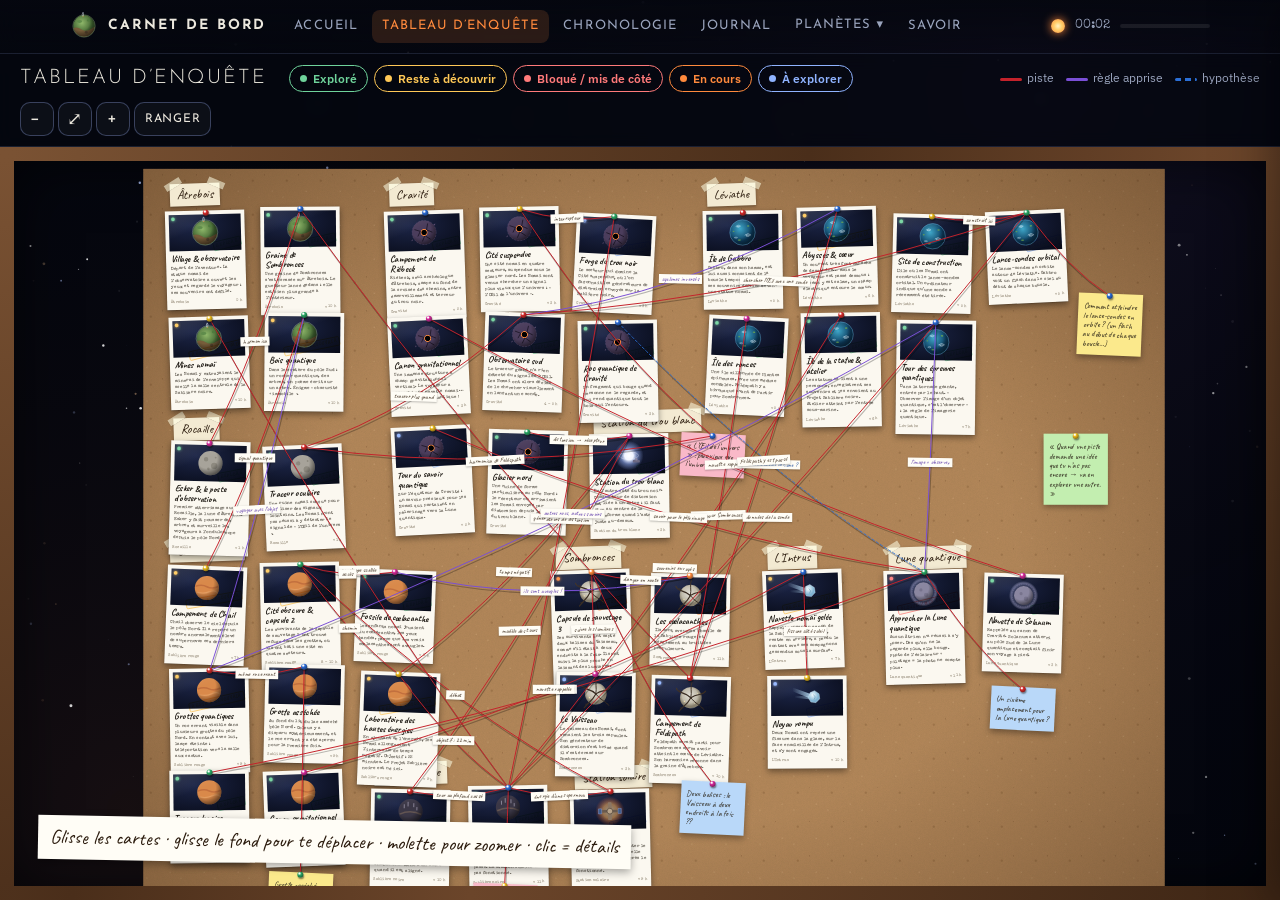
==== tableau.html @ a4d3e132 "Carnet de bord Outer Wilds : tableau d'enquête, chronologie, journal du vaisseau Co-Authored-By: Cla" ====
<!doctype html>
<html lang="fr">
<head>
<meta charset="utf-8">
<meta name="viewport" content="width=device-width, initial-scale=1">
<title>Tableau d’enquête — Outer Wilds</title>
<link rel="stylesheet" href="assets/style.css">
<style>
  body { overflow: hidden; height: 100vh; display: flex; flex-direction: column; }
  .toolbar { position: relative; z-index: 20; display: flex; align-items: center; gap: 10px; flex-wrap: wrap; padding: 10px 20px; border-bottom: 1px solid var(--line); background: rgba(5,7,15,.75); backdrop-filter: blur(8px); }
  .toolbar h1 { font-size: 20px; margin: 0 12px 0 0; letter-spacing: .1em; }
  .toolbar .filters { display: flex; gap: 6px; flex-wrap: wrap; }
  .toolbar .filters label { cursor: pointer; user-select: none; }
  .toolbar .filters input { display: none; }
  .toolbar .filters input:not(:checked) + .pill { opacity: .35; text-decoration: line-through; }
  .toolbar .spacer { flex: 1; }
  .toolbar .zoom { display: flex; gap: 4px; }
  .toolbar .zoom button { width: 34px; height: 34px; padding: 0; justify-content: center; font-size: 18px; }
  .toolbar .yarns { display: flex; gap: 12px; font-size: 12px; color: var(--muted); }
  .toolbar .yarns i { display: inline-block; width: 22px; height: 3px; border-radius: 2px; vertical-align: middle; margin-right: 5px; }

  .viewport { position: relative; flex: 1; overflow: hidden; z-index: 1; touch-action: none; cursor: grab;
    border: 14px solid #5a3a22; border-image: linear-gradient(135deg, #7a5233, #4a2e1a 40%, #6b452a 60%, #3e2615) 1;
    box-shadow: inset 0 0 60px rgba(0,0,0,.6); }
  .viewport.panning { cursor: grabbing; }
  .board { position: absolute; left: 0; top: 0; width: 2700px; height: 2050px; transform-origin: 0 0;
    background-color: #b4875a;
    background-image:
      radial-gradient(ellipse at center, rgba(0,0,0,0) 50%, rgba(40,20,5,.35) 100%),
      url("data:image/svg+xml;utf8,<svg xmlns='http://www.w3.org/2000/svg' width='300' height='300'><filter id='n'><feTurbulence type='fractalNoise' baseFrequency='.9' numOctaves='3' stitchTiles='stitch'/><feColorMatrix values='0 0 0 0 .35  0 0 0 0 .2  0 0 0 0 .08  0 0 0 .55 0'/></filter><rect width='300' height='300' filter='url(%23n)'/></svg>"),
      url("data:image/svg+xml;utf8,<svg xmlns='http://www.w3.org/2000/svg' width='90' height='90'><circle cx='20' cy='30' r='3' fill='%23825a34' opacity='.5'/><circle cx='70' cy='60' r='2' fill='%23d9b285' opacity='.5'/><circle cx='50' cy='15' r='1.5' fill='%236d4526' opacity='.6'/><circle cx='10' cy='75' r='2.5' fill='%23cfa577' opacity='.4'/></svg>");
  }

  .zone { position: absolute; font-family: var(--font-hand); font-size: 34px; color: #2a1a0c; background: #f3ead2; padding: 2px 18px 4px; box-shadow: 0 3px 8px rgba(0,0,0,.35); transform: rotate(-2deg); white-space: nowrap; pointer-events: none; }
  .zone::before, .zone::after { content: ""; position: absolute; top: -8px; width: 46px; height: 18px; background: rgba(255,255,230,.55); box-shadow: 0 1px 2px rgba(0,0,0,.15); }
  .zone::before { left: -14px; transform: rotate(-30deg); } .zone::after { right: -14px; transform: rotate(25deg); }

  .card { position: absolute; width: 210px; background: #fbf8f0; padding: 10px 10px 12px; box-shadow: 0 8px 18px rgba(0,0,0,.4), 0 1px 3px rgba(0,0,0,.3); cursor: pointer; transform: rotate(var(--rot)); transition: box-shadow .2s, opacity .3s, filter .3s; user-select: none; touch-action: none; }
  .card:hover, .card.dragging { box-shadow: 0 18px 34px rgba(0,0,0,.5); z-index: 3; }
  .card.dragging { cursor: grabbing; transform: rotate(0deg) scale(1.03); }
  .card .photo { height: 96px; background: radial-gradient(ellipse at 30% 30%, #1c2547, #070a16); display: grid; place-items: center; overflow: hidden; position: relative; }
  .card .photo::after { content: ""; position: absolute; inset: 0; background: linear-gradient(160deg, rgba(255,255,255,.12), transparent 40%); }
  .card .photo .st { position: absolute; top: 6px; left: 6px; width: 10px; height: 10px; border-radius: 50%; background: var(--c); box-shadow: 0 0 8px var(--c); }
  .card h4 { font-family: var(--font-hand); font-size: 25px; line-height: 1.02; color: #1e1a14; margin: 8px 2px 4px; font-weight: 700; }
  .card p { font-family: var(--font-type); font-size: 11.5px; line-height: 1.4; color: #3b352b; margin: 0 2px; }
  .card .meta { display: flex; justify-content: space-between; align-items: center; margin-top: 8px; font-family: var(--font-type); font-size: 10.5px; color: #8a7f6c; }
  .stamp { position: absolute; right: 10px; top: 76px; transform: rotate(-12deg); font-family: var(--font-type); font-size: 12px; letter-spacing: .08em; text-transform: uppercase; color: var(--c); border: 2px solid var(--c); padding: 1px 6px; border-radius: 4px; background: rgba(251,248,240,.85); opacity: .92; mix-blend-mode: multiply; }
  .card.current { outline: 3px solid rgba(255,138,61,.0); animation: glowc 2.4s ease-in-out infinite; }
  @keyframes glowc { 50% { box-shadow: 0 0 0 6px rgba(255,138,61,.55), 0 18px 34px rgba(0,0,0,.5); } }
  .card.dim, .note.dim { opacity: .25; filter: grayscale(.8); }
  .board.focus .card:not(.lit), .board.focus .note:not(.lit) { opacity: .45; }

  .note { position: absolute; width: 170px; padding: 22px 14px 18px; font-family: var(--font-hand); font-size: 22px; line-height: 1.12; color: #2b2418; box-shadow: 0 8px 16px rgba(0,0,0,.35); transform: rotate(var(--rot)); cursor: grab; user-select: none; touch-action: none; transition: opacity .3s; }
  .note.yellow { background: #fbe98c; } .note.pink { background: #f9b9c8; } .note.blue { background: #b9d8f9; } .note.green { background: #c3eeb0; }

  svg.strings { position: absolute; left: 0; top: 0; width: 2700px; height: 2050px; pointer-events: none; z-index: 2; overflow: visible; }
  svg.strings path { fill: none; stroke-linecap: round; transition: opacity .3s, stroke-width .3s; }
  svg.strings path.shadow { stroke: rgba(0,0,0,.28); stroke-width: 3; }
  svg.strings path.clue { stroke: #c4222b; stroke-width: 2.6; }
  svg.strings path.rule { stroke: #7a4fd6; stroke-width: 2.6; }
  svg.strings path.hypo { stroke: #2b6fd6; stroke-width: 2.4; stroke-dasharray: 7 6; }
  .board.focus svg.strings path:not(.lit) { opacity: .15; }
  .board.focus svg.strings path.lit:not(.shadow) { stroke-width: 4; }
  .tags { position: absolute; inset: 0; pointer-events: none; z-index: 4; }
  .tag { position: absolute; transform: translate(-50%, -50%) rotate(var(--rot)); background: #fffdf6; color: #3a2a1a; font-family: var(--font-hand); font-size: 17px; line-height: 1; padding: 3px 8px 4px; box-shadow: 0 2px 5px rgba(0,0,0,.3); white-space: nowrap; transition: opacity .3s; }
  .tag.hypo { color: #1f4f9c; } .tag.rule { color: #5a36a8; }
  .board.focus .tag:not(.lit) { opacity: .15; }
  .pins { position: absolute; inset: 0; pointer-events: none; z-index: 5; }
  .pin { position: absolute; width: 16px; height: 16px; margin: -8px 0 0 -8px; border-radius: 50%; background: radial-gradient(circle at 35% 30%, #fff 0 8%, var(--pc) 30%, #000 140%); box-shadow: 2px 4px 4px rgba(0,0,0,.45); }

  /* Tiroir de détail */
  .drawer { position: fixed; right: 0; top: 0; bottom: 0; width: min(420px, 100%); z-index: 60; background: var(--panel-solid); border-left: 1px solid var(--line-strong); box-shadow: -20px 0 50px rgba(0,0,0,.5); transform: translateX(105%); transition: transform .35s cubic-bezier(.2,.8,.2,1); overflow-y: auto; padding: 26px 24px 40px; }
  .drawer.open { transform: none; }
  .drawer .close { position: absolute; right: 16px; top: 14px; background: none; border: 0; color: var(--muted); font-size: 26px; cursor: pointer; }
  .drawer .pic { height: 150px; border-radius: 12px; background: radial-gradient(ellipse at 30% 30%, #1c2547, #070a16); display: grid; place-items: center; margin-bottom: 16px; }
  .drawer h3 { font-size: 24px; margin: 6px 0 10px; }
  .drawer ul { padding-left: 18px; } .drawer li { margin: 6px 0; color: #d6d3ca; }
  .drawer .links a { display: block; padding: 6px 0; border-top: 1px solid var(--line); font-size: 14px; }

  .help { transition: opacity .6s; position: absolute; left: 24px; bottom: 22px; z-index: 6; font-family: var(--font-hand); font-size: 20px; color: #2a1a0c; background: #fffdf6; padding: 6px 12px; box-shadow: 0 3px 8px rgba(0,0,0,.35); transform: rotate(1deg); pointer-events: none; max-width: 80vw; }
  @media (max-width: 700px) { .toolbar .yarns { display: none; } .toolbar h1 { display: none; } }
</style>
</head>
<body data-page="tableau" data-nofooter="1">
<div class="toolbar">
  <h1>Tableau d’enquête</h1>
  <div class="filters" id="filters"></div>
  <div class="spacer"></div>
  <div class="yarns"><span><i style="background:#c4222b"></i>piste</span><span><i style="background:#7a4fd6"></i>règle apprise</span><span><i style="background:repeating-linear-gradient(90deg,#2b6fd6 0 6px,transparent 6px 10px)"></i>hypothèse</span></div>
  <div class="zoom">
    <button class="btn" id="zout" title="Dézoomer">−</button>
    <button class="btn" id="zfit" title="Tout voir">⤢</button>
    <button class="btn" id="zin" title="Zoomer">+</button>
    <button class="btn" id="reset" title="Remettre les cartes à leur place" style="width:auto;padding:0 10px;font-size:12px">Ranger</button>
  </div>
</div>
<div class="viewport" id="vp">
  <div class="board" id="board">
    <svg class="strings" id="strings"></svg>
    <div class="tags" id="tags"></div>
    <div class="pins" id="pins"></div>
  </div>
  <div class="help">Glisse les cartes · glisse le fond pour te déplacer · molette pour zoomer · clic = détails</div>
</div>
<aside class="drawer" id="drawer"><button class="close" id="dclose" aria-label="Fermer">×</button><div id="dbody"></div></aside>

<script src="assets/data.js"></script>
<script src="assets/journal.js"></script>
<script src="assets/common.js"></script>
<script>
(function () {
  const D = OW, U = OWUI, { esc, STATUS, pill, planetSVG, planet } = U;
  const vp = document.getElementById("vp"), board = document.getElementById("board");
  const sv = document.getElementById("strings"), tagsL = document.getElementById("tags"), pinsL = document.getElementById("pins");
  const KEY = "ow-board-pos-v2";
  const saved = U.lsGet(KEY) || {};
  const hash = s => [...s].reduce((a, c) => (a * 31 + c.charCodeAt(0)) | 0, 7);
  const rot = id => ((Math.abs(hash(id)) % 60) / 10 - 3).toFixed(1) + "deg";

  /* ---------- Étiquettes de zones (calculées depuis les positions par défaut) ---------- */
  const zones = {};
  D.cards.forEach(c => { const z = zones[c.zone] || (zones[c.zone] = { x: 1e9, y: 1e9 }); z.x = Math.min(z.x, c.pos.x); z.y = Math.min(z.y, c.pos.y); });
  Object.entries(zones).forEach(([name, z]) => {
    const el = document.createElement("div"); el.className = "zone"; el.textContent = name;
    el.style.left = (z.x + 10) + "px"; el.style.top = (z.y - 62) + "px"; board.appendChild(el);
  });

  /* ---------- Cartes & post-its ---------- */
  const items = {};
  D.cards.forEach(c => {
    const st = STATUS[c.status], el = document.createElement("div");
    el.className = "card" + (c.status === "current" ? " current" : "");
    el.dataset.id = c.id; el.style.setProperty("--rot", rot(c.id)); el.style.setProperty("--c", st.hex);
    el.innerHTML = `<div class="photo"><span class="st"></span>${planetSVG(U.artFor(c), 84)}</div>
      <span class="stamp">${esc(st.label)}</span>
      <h4>${esc(c.title)}</h4><p>${esc(c.summary)}</p>
      <div class="meta"><span>${esc(c.zone)}</span><span>${esc(c.hours || "")}</span></div>`;
    board.appendChild(el);
    items[c.id] = { el, data: c, kind: "card", w: 210, pos: { ...(saved[c.id] || c.pos) } };
  });
  D.notes.forEach(n => {
    const el = document.createElement("div");
    el.className = "note " + n.color; el.dataset.id = n.id; el.style.setProperty("--rot", rot(n.id));
    el.textContent = n.text; board.appendChild(el);
    items[n.id] = { el, data: n, kind: "note", w: 170, pos: { ...(saved[n.id] || n.pos) } };
  });
  const pinColors = ["#d42a2a", "#2a6ad4", "#e8b81c", "#2aa865", "#d42a9a"];
  Object.values(items).forEach((it, i) => {
    const p = document.createElement("div"); p.className = "pin"; p.style.setProperty("--pc", it.data.status === "current" ? "#ff8a3d" : pinColors[i % pinColors.length]);
    pinsL.appendChild(p); it.pin = p;
  });

  /* ---------- Fils ---------- */
  const links = D.links.map(l => {
    const sh = document.createElementNS("http://www.w3.org/2000/svg", "path"); sh.setAttribute("class", "shadow");
    const pa = document.createElementNS("http://www.w3.org/2000/svg", "path"); pa.setAttribute("class", l.kind);
    sv.append(sh, pa);
    let tag = null;
    if (l.label) { tag = document.createElement("div"); tag.className = "tag " + l.kind; tag.textContent = l.label; tag.style.setProperty("--rot", rot(l.from + l.to)); tagsL.appendChild(tag); }
    return { ...l, sh, pa, tag };
  });
  const pinPt = it => [it.pos.x + it.w / 2, it.pos.y + 6];
  function layout() {
    Object.values(items).forEach(it => {
      it.el.style.left = it.pos.x + "px"; it.el.style.top = it.pos.y + "px";
      const [px, py] = pinPt(it); it.pin.style.left = px + "px"; it.pin.style.top = py + "px";
    });
    links.forEach(l => {
      const a = items[l.from], b = items[l.to]; if (!a || !b) return;
      const [x1, y1] = pinPt(a), [x2, y2] = pinPt(b);
      const dist = Math.hypot(x2 - x1, y2 - y1), sag = Math.min(90, dist * 0.12);
      const cx = (x1 + x2) / 2, cy = (y1 + y2) / 2 + sag;
      const d = `M${x1} ${y1} Q${cx} ${cy} ${x2} ${y2}`;
      l.pa.setAttribute("d", d); l.sh.setAttribute("d", `M${x1 + 3} ${y1 + 5} Q${cx + 3} ${cy + 7} ${x2 + 3} ${y2 + 5}`);
      if (l.tag) { l.tag.style.left = (0.25 * x1 + 0.5 * cx + 0.25 * x2) + "px"; l.tag.style.top = (0.25 * y1 + 0.5 * cy + 0.25 * y2) + "px"; }
    });
  }
  layout();

  /* ---------- Vue (zoom / déplacement) ---------- */
  const view = { s: 1, x: 0, y: 0 };
  const apply = () => board.style.transform = `translate(${view.x}px,${view.y}px) scale(${view.s})`;
  function fit() {
    const r = vp.getBoundingClientRect(), s = Math.min(r.width / 2700, r.height / 2050) * 0.98;
    view.s = Math.max(0.2, s); view.x = (r.width - 2700 * view.s) / 2; view.y = (r.height - 2050 * view.s) / 2; apply();
  }
  function zoomAt(f, cx, cy) {
    const ns = Math.min(2.2, Math.max(0.2, view.s * f)); f = ns / view.s;
    view.x = cx - (cx - view.x) * f; view.y = cy - (cy - view.y) * f; view.s = ns; apply();
  }
  fit();
  addEventListener("resize", fit);
  vp.addEventListener("wheel", e => { e.preventDefault(); const r = vp.getBoundingClientRect(); zoomAt(e.deltaY < 0 ? 1.12 : 1 / 1.12, e.clientX - r.left, e.clientY - r.top); }, { passive: false });
  const center = () => { const r = vp.getBoundingClientRect(); return [r.width / 2, r.height / 2]; };
  document.getElementById("zin").onclick = () => zoomAt(1.25, ...center());
  document.getElementById("zout").onclick = () => zoomAt(0.8, ...center());
  document.getElementById("zfit").onclick = fit;
  document.getElementById("reset").onclick = () => {
    Object.values(items).forEach(it => it.pos = { ...it.data.pos });
    try { localStorage.removeItem(KEY); } catch (e) {}
    layout();
  };

  /* ---------- Glisser (cartes & fond) ---------- */
  let drag = null;
  vp.addEventListener("pointerdown", e => {
    if (e.button !== 0) return;
    document.querySelector(".help").style.opacity = 0;
    const el = e.target.closest(".card, .note");
    if (el) {
      const it = items[el.dataset.id];
      drag = { type: "item", it, sx: e.clientX, sy: e.clientY, ox: it.pos.x, oy: it.pos.y, moved: false };
      el.classList.add("dragging");
    } else {
      drag = { type: "pan", sx: e.clientX, sy: e.clientY, ox: view.x, oy: view.y }; vp.classList.add("panning");
    }
    vp.setPointerCapture(e.pointerId);
  });
  vp.addEventListener("pointermove", e => {
    if (!drag) return;
    const dx = e.clientX - drag.sx, dy = e.clientY - drag.sy;
    if (drag.type === "pan") { view.x = drag.ox + dx; view.y = drag.oy + dy; apply(); return; }
    if (Math.hypot(dx, dy) > 4) drag.moved = true;
    drag.it.pos.x = Math.round(drag.ox + dx / view.s); drag.it.pos.y = Math.round(drag.oy + dy / view.s); layout();
  });
  vp.addEventListener("pointerup", () => {
    if (!drag) return;
    vp.classList.remove("panning");
    if (drag.type === "item") {
      drag.it.el.classList.remove("dragging");
      if (drag.moved) { const o = {}; Object.entries(items).forEach(([k, it]) => o[k] = it.pos); U.lsSet(KEY, o); }
      else if (drag.it.kind === "card") openDrawer(drag.it.data);
    }
    drag = null;
  });

  /* ---------- Survol : mettre en lumière les fils d'une carte ---------- */
  Object.values(items).forEach(it => {
    it.el.addEventListener("mouseenter", () => {
      if (drag) return;
      board.classList.add("focus"); it.el.classList.add("lit");
      links.forEach(l => { if (l.from === it.data.id || l.to === it.data.id) {
        l.pa.classList.add("lit"); l.sh.classList.add("lit"); l.tag && l.tag.classList.add("lit");
        items[l.from === it.data.id ? l.to : l.from]?.el.classList.add("lit"); } });
    });
    it.el.addEventListener("mouseleave", () => {
      board.classList.remove("focus");
      board.querySelectorAll(".lit").forEach(n => n.classList.remove("lit"));
      links.forEach(l => { l.pa.classList.remove("lit"); l.sh.classList.remove("lit"); });
    });
  });

  /* ---------- Filtres par statut ---------- */
  const fl = document.getElementById("filters");
  fl.innerHTML = Object.keys(STATUS).map(k => `<label><input type="checkbox" value="${k}" checked>${pill(k)}</label>`).join("");
  fl.addEventListener("change", () => {
    const on = new Set([...fl.querySelectorAll("input:checked")].map(i => i.value));
    Object.values(items).forEach(it => it.kind === "card" && it.el.classList.toggle("dim", !on.has(it.data.status)));
  });

  /* ---------- Tiroir de détail ---------- */
  const drawer = document.getElementById("drawer"), dbody = document.getElementById("dbody");
  function openDrawer(c) {
    const p = planet(c.planet);
    const rel = D.links.filter(l => l.from === c.id || l.to === c.id).map(l => {
      const o = l.from === c.id ? l.to : l.from, oc = D.cards.find(x => x.id === o) || D.notes.find(x => x.id === o);
      return oc ? `<a href="#" data-go="${o}">${l.kind === "hypo" ? "🔵" : l.kind === "rule" ? "🟣" : "🔴"} ${esc(oc.title || oc.text)}${l.label ? ` <span class="muted">— ${esc(l.label)}</span>` : ""}</a>` : "";
    }).join("");
    dbody.innerHTML = `<div class="pic">${planetSVG(U.artFor(c), 130)}</div>
      <div class="eyebrow">${esc(c.zone)} · ${esc(c.hours || "")}</div>
      <h3>${esc(c.title)}</h3>${pill(c.status)}
      <p style="margin-top:14px">${esc(c.summary)}</p>
      ${c.details.length ? `<ul>${c.details.map(d => `<li>${esc(d)}</li>`).join("")}</ul>` : ""}
      ${c.hints.length ? `<details class="hints"><summary>Indices déjà reçus (${c.hints.length})</summary>${c.hints.map(h => `<div class="hint"><span class="lvl">niv. ${h.lvl}</span><span>${esc(h.text)}</span></div>`).join("")}</details>` : ""}
      ${U.logBlock(c, true)}
      ${rel ? `<div class="eyebrow" style="margin-top:22px">Fils reliés</div><div class="links">${rel}</div>` : ""}
      <p style="margin-top:22px"><a class="btn" href="${p.page}#${c.id}">Page ${esc(p.name)} →</a></p>`;
    drawer.classList.add("open");
    dbody.querySelectorAll("[data-go]").forEach(a => a.onclick = ev => {
      ev.preventDefault(); const it = items[a.dataset.go]; if (!it) return;
      const r = vp.getBoundingClientRect(); view.s = Math.max(view.s, 0.8);
      view.x = r.width / 2 - (it.pos.x + it.w / 2) * view.s; view.y = r.height / 2 - (it.pos.y + 80) * view.s; apply();
      if (it.kind === "card") openDrawer(it.data);
    });
  }
  document.getElementById("dclose").onclick = () => drawer.classList.remove("open");
  addEventListener("keydown", e => { if (e.key === "Escape") drawer.classList.remove("open"); });

  // Ouvrir directement une carte via #id
  if (location.hash) { const it = items[location.hash.slice(1)]; if (it && it.kind === "card") setTimeout(() => openDrawer(it.data), 300); }
})();
</script>
</body>
</html>
---- assets/style.css ----
@import url('https://fonts.googleapis.com/css2?family=Josefin+Sans:wght@300;400;600;700&family=IBM+Plex+Sans:ital,wght@0,400;0,500;0,600;1,400&family=Caveat:wght@500;700&family=Special+Elite&display=swap');

:root {
  --space-0: #05070f;
  --space-1: #0b1022;
  --space-2: #131a33;
  --panel: rgba(18, 24, 46, 0.72);
  --panel-solid: #141b34;
  --line: rgba(160, 180, 255, 0.14);
  --line-strong: rgba(160, 180, 255, 0.3);
  --ink: #ece8de;
  --muted: #9aa4bd;
  --faint: #6b7592;
  --ember: #ff8a3d;
  --ember-soft: rgba(255, 138, 61, 0.15);
  --nomai: #9db8ff;
  --nomai-violet: #b99cff;
  --sun: #ffcf6b;

  --st-done: #6fd39b;
  --st-partial: #ffc857;
  --st-blocked: #ff7a7a;
  --st-current: #ff8a3d;
  --st-todo: #8fb3ff;

  --radius: 14px;
  --font-title: 'Josefin Sans', system-ui, sans-serif;
  --font-body: 'IBM Plex Sans', system-ui, sans-serif;
  --font-hand: 'Caveat', cursive;
  --font-type: 'Special Elite', 'Courier New', monospace;
}

* { box-sizing: border-box; }
html { scroll-behavior: smooth; }
body {
  margin: 0;
  background: var(--space-0);
  color: var(--ink);
  font-family: var(--font-body);
  font-size: 16px;
  line-height: 1.6;
  min-height: 100vh;
  overflow-x: hidden;
}
a { color: var(--nomai); text-decoration: none; }
a:hover { color: #fff; }

#starfield { position: fixed; inset: 0; z-index: 0; pointer-events: none; }
.page { position: relative; z-index: 1; max-width: 1180px; margin: 0 auto; padding: 0 20px 80px; }

/* ---------- Header / Nav ---------- */
.topbar {
  position: sticky; top: 0; z-index: 50;
  backdrop-filter: blur(10px);
  background: linear-gradient(to bottom, rgba(5,7,15,.92), rgba(5,7,15,.6));
  border-bottom: 1px solid var(--line);
}
.topbar-inner { max-width: 1180px; margin: 0 auto; padding: 10px 20px; display: flex; align-items: center; gap: 18px; flex-wrap: wrap; }
.brand { display: flex; align-items: center; gap: 10px; font-family: var(--font-title); font-weight: 700; letter-spacing: .14em; text-transform: uppercase; font-size: 14px; color: var(--ink); }
.brand svg { width: 28px; height: 28px; }
.nav { display: flex; gap: 4px; flex-wrap: wrap; flex: 1; }
.nav a { font-family: var(--font-title); font-size: 13px; letter-spacing: .08em; text-transform: uppercase; color: var(--muted); padding: 6px 10px; border-radius: 8px; transition: .2s; }
.nav a:hover { color: var(--ink); background: rgba(255,255,255,.05); }
.nav a.active { color: var(--ember); background: var(--ember-soft); }
.nav .dd { position: relative; }
.nav .dd-menu { display: none; position: absolute; top: 100%; left: 0; background: var(--panel-solid); border: 1px solid var(--line-strong); border-radius: 10px; padding: 6px; min-width: 210px; box-shadow: 0 20px 40px rgba(0,0,0,.5); }
.nav .dd:hover .dd-menu, .nav .dd:focus-within .dd-menu { display: block; }
.nav .dd-menu a { display: flex; align-items: center; gap: 8px; text-transform: none; letter-spacing: 0; font-family: var(--font-body); font-size: 14px; }
.nav .dd-menu a .dot { width: 8px; height: 8px; border-radius: 50%; }

.loop { display: flex; align-items: center; gap: 10px; font-family: var(--font-type); font-size: 13px; color: var(--muted); }
.loop-bar { width: 90px; height: 4px; background: rgba(255,255,255,.08); border-radius: 4px; overflow: hidden; }
.loop-bar i { display: block; height: 100%; width: 0; background: linear-gradient(90deg, var(--sun), var(--ember), #ff3d3d); }
.loop .sunico { width: 14px; height: 14px; border-radius: 50%; background: radial-gradient(circle, #fff3c4, var(--sun) 40%, var(--ember)); box-shadow: 0 0 10px var(--ember); transition: transform 1s; }

/* ---------- Typo ---------- */
h1, h2, h3 { font-family: var(--font-title); font-weight: 600; letter-spacing: .04em; line-height: 1.2; margin: 0 0 .5em; }
h1 { font-size: clamp(32px, 6vw, 58px); font-weight: 300; letter-spacing: .08em; text-transform: uppercase; }
h2 { font-size: 22px; text-transform: uppercase; letter-spacing: .12em; color: var(--ink); display: flex; align-items: center; gap: 12px; }
h2::after { content: ""; flex: 1; height: 1px; background: linear-gradient(90deg, var(--line-strong), transparent); }
h3 { font-size: 18px; }
.eyebrow { font-family: var(--font-type); color: var(--ember); font-size: 13px; letter-spacing: .15em; text-transform: uppercase; }
.muted { color: var(--muted); }
.hand { font-family: var(--font-hand); }

section { margin-top: 56px; }

/* ---------- Panels ---------- */
.panel { background: var(--panel); border: 1px solid var(--line); border-radius: var(--radius); padding: 22px; backdrop-filter: blur(6px); }
.grid { display: grid; gap: 18px; }
.grid-2 { grid-template-columns: repeat(auto-fit, minmax(300px, 1fr)); }
.grid-3 { grid-template-columns: repeat(auto-fit, minmax(240px, 1fr)); }
.grid-4 { grid-template-columns: repeat(auto-fit, minmax(170px, 1fr)); }

/* ---------- Status pills ---------- */
.pill { display: inline-flex; align-items: center; gap: 6px; font-size: 12px; font-weight: 600; padding: 3px 10px; border-radius: 99px; border: 1px solid currentColor; white-space: nowrap; }
.pill::before { content: ""; width: 7px; height: 7px; border-radius: 50%; background: currentColor; }
.st-done { color: var(--st-done); }
.st-partial { color: var(--st-partial); }
.st-blocked { color: var(--st-blocked); }
.st-current { color: var(--st-current); }
.st-todo { color: var(--st-todo); }
.pill.st-current::before { animation: pulse 1.6s infinite; }
@keyframes pulse { 0%,100% { box-shadow: 0 0 0 0 currentColor; } 50% { box-shadow: 0 0 0 5px transparent; } }

/* ---------- Stat tiles ---------- */
.stat { padding: 18px 20px; }
.stat .k { font-family: var(--font-type); font-size: 12px; color: var(--muted); text-transform: uppercase; letter-spacing: .1em; }
.stat .v { font-family: var(--font-title); font-size: 34px; font-weight: 600; margin-top: 4px; }
.stat .s { font-size: 13px; color: var(--faint); }

/* ---------- Location cards (planet pages) ---------- */
.loc { position: relative; border-left: 3px solid var(--c, var(--line-strong)); }
.loc header { display: flex; justify-content: space-between; align-items: flex-start; gap: 10px; margin-bottom: 8px; }
.loc h3 { margin: 0; }
.loc .zone { font-family: var(--font-type); font-size: 11px; letter-spacing: .12em; color: var(--faint); text-transform: uppercase; }
.loc ul { margin: 10px 0 0; padding-left: 18px; }
.loc li { margin: 4px 0; color: #d6d3ca; }
.loc .hours { font-family: var(--font-type); font-size: 12px; color: var(--faint); }

details.hints { margin-top: 14px; border-top: 1px dashed var(--line-strong); padding-top: 10px; }
details.hints summary { cursor: pointer; font-family: var(--font-type); font-size: 13px; color: var(--nomai-violet); list-style: none; }
details.hints summary::-webkit-details-marker { display: none; }
details.hints summary::before { content: "◈ "; }
.hint { display: flex; gap: 10px; margin-top: 8px; font-size: 14px; color: #cfd6ea; }
.hint .lvl { flex: none; font-family: var(--font-type); font-size: 11px; padding: 2px 6px; border-radius: 4px; height: fit-content; background: rgba(185,156,255,.14); color: var(--nomai-violet); }

/* ---------- Buttons ---------- */
.btn { display: inline-flex; align-items: center; gap: 8px; padding: 10px 16px; border-radius: 10px; border: 1px solid var(--line-strong); background: rgba(255,255,255,.04); color: var(--ink); font-family: var(--font-title); font-size: 14px; letter-spacing: .06em; text-transform: uppercase; cursor: pointer; transition: .2s; }
.btn:hover { border-color: var(--ember); color: var(--ember); background: var(--ember-soft); }
.btn.primary { background: var(--ember); color: #1a0d03; border-color: var(--ember); font-weight: 700; }
.btn.primary:hover { filter: brightness(1.1); color: #1a0d03; }

/* ---------- Footer ---------- */
.foot { margin-top: 80px; padding-top: 20px; border-top: 1px solid var(--line); font-size: 13px; color: var(--faint); display: flex; justify-content: space-between; flex-wrap: wrap; gap: 10px; }

/* ---------- Nomai spiral decoration ---------- */
.nomai-spiral { position: absolute; opacity: .18; pointer-events: none; }

/* ---------- Reveal anim ---------- */
.reveal { opacity: 0; transform: translateY(14px); transition: opacity .7s ease, transform .7s ease; }
.reveal.in { opacity: 1; transform: none; }
@media (prefers-reduced-motion: reduce) {
  .reveal { opacity: 1; transform: none; transition: none; }
  * { animation: none !important; }
}

@media (max-width: 700px) {
  .page { padding: 0 16px 60px; }
  .loop { display: none; }
  h2 { font-size: 18px; }
}

/* ---------- Pages planètes ---------- */
.phero { display: grid; grid-template-columns: 320px 1fr; gap: 36px; align-items: center; padding-top: 48px; }
.phero .spin svg { width: 100%; height: auto; filter: drop-shadow(0 0 40px rgba(157,184,255,.18)); animation: spin 160s linear infinite; }
.phero h1 { font-size: clamp(34px, 6vw, 60px); margin-bottom: 12px; }
.phero h1 .sub { font-size: .4em; color: var(--muted); letter-spacing: .1em; }
.phero .lead { font-size: 18px; color: #cfd2db; max-width: 620px; }
.herebox { margin-top: 14px; padding: 12px 16px; border-radius: 12px; background: var(--ember-soft); border: 1px solid rgba(255,138,61,.45); color: #f3e4d6; }
@keyframes spin { to { transform: rotate(360deg); } }
.thread { display: grid; grid-template-columns: 1fr 1.1fr 1fr; align-items: center; gap: 10px; color: var(--ink); font-size: 14px; transition: .25s; }
.thread:hover { border-color: var(--yc); color: var(--ink); transform: translateY(-2px); }
.thread .yarn { position: relative; text-align: center; }
.thread .yarn i { position: absolute; left: 0; right: 0; top: 50%; height: 2px; background: var(--yc); border-radius: 2px; }
.thread .yarn em { position: relative; background: #fffdf6; color: #3a2a1a; padding: 1px 8px; font-size: 17px; font-style: normal; box-shadow: 0 2px 4px rgba(0,0,0,.3); display: inline-block; transform: rotate(-2deg); }
.pnav { display: grid; grid-template-columns: 1fr 1fr; gap: 18px; }
.pnav a { display: flex; align-items: center; gap: 14px; color: var(--ink); font-family: var(--font-title); font-size: 18px; }
.pnav a:hover { border-color: var(--ember); }
.pnav small { font-family: var(--font-type); font-size: 11px; color: var(--muted); letter-spacing: .1em; text-transform: uppercase; }
.loc.flash { animation: flash 1.6s ease 2; }
@keyframes flash { 50% { box-shadow: 0 0 0 4px var(--ember); } }
@media (max-width: 760px) { .phero { grid-template-columns: 1fr; } .phero .spin { max-width: 200px; margin: 0 auto; } .thread { grid-template-columns: 1fr; text-align: center; } .thread .yarn { height: 30px; } }
@media (max-width: 700px) {
  .topbar-inner { gap: 4px; padding: 8px 12px; }
  .nav { flex: 1 1 100%; flex-wrap: nowrap; overflow-x: auto; scrollbar-width: none; }
  .nav a { white-space: nowrap; padding: 6px 8px; }
  .nav .dd-menu { display: none !important; }
}

/* ---------- Extraits du journal du vaisseau ---------- */
details.logx { margin-top: 14px; border-top: 1px dashed var(--line-strong); padding-top: 10px; }
details.logx summary { cursor: pointer; font-family: var(--font-type); font-size: 13px; color: var(--sun); list-style: none; }
details.logx summary::-webkit-details-marker { display: none; }
.logentry { margin-top: 10px; }
.logentry .lh { display: flex; justify-content: space-between; gap: 8px; align-items: baseline; flex-wrap: wrap; font-size: 14px; }
.ls { font-family: var(--font-type); font-size: 11px; padding: 1px 7px; border-radius: 4px; }
.ls-done { color: var(--st-done); background: rgba(111,211,155,.1); }
.ls-more { color: var(--st-partial); background: rgba(255,200,87,.1); }
.ls-rumor { color: var(--st-todo); background: rgba(143,179,255,.1); }
ul.logfacts { list-style: none; padding: 0; margin: 6px 0 0; }
ul.logfacts li { position: relative; padding: 6px 0 6px 46px; font-size: 14px; color: #d8d6cf; border-top: 1px solid rgba(255,255,255,.04); }
ul.logfacts li.rumor { color: #b9c3dc; font-style: italic; }
ul.logfacts li .n { position: absolute; left: 0; top: 7px; font-family: var(--font-type); font-size: 11px; color: var(--faint); font-style: normal; }
ul.logfacts li.rumor::after { content: "rumeur"; margin-left: 8px; font-family: var(--font-type); font-size: 10px; font-style: normal; color: var(--st-todo); opacity: .8; }
.new { display: inline-block; margin-right: 6px; font-family: var(--font-type); font-size: 10px; font-style: normal; color: #1a0d03; background: var(--ember); padding: 0 6px; border-radius: 99px; vertical-align: 1px; }
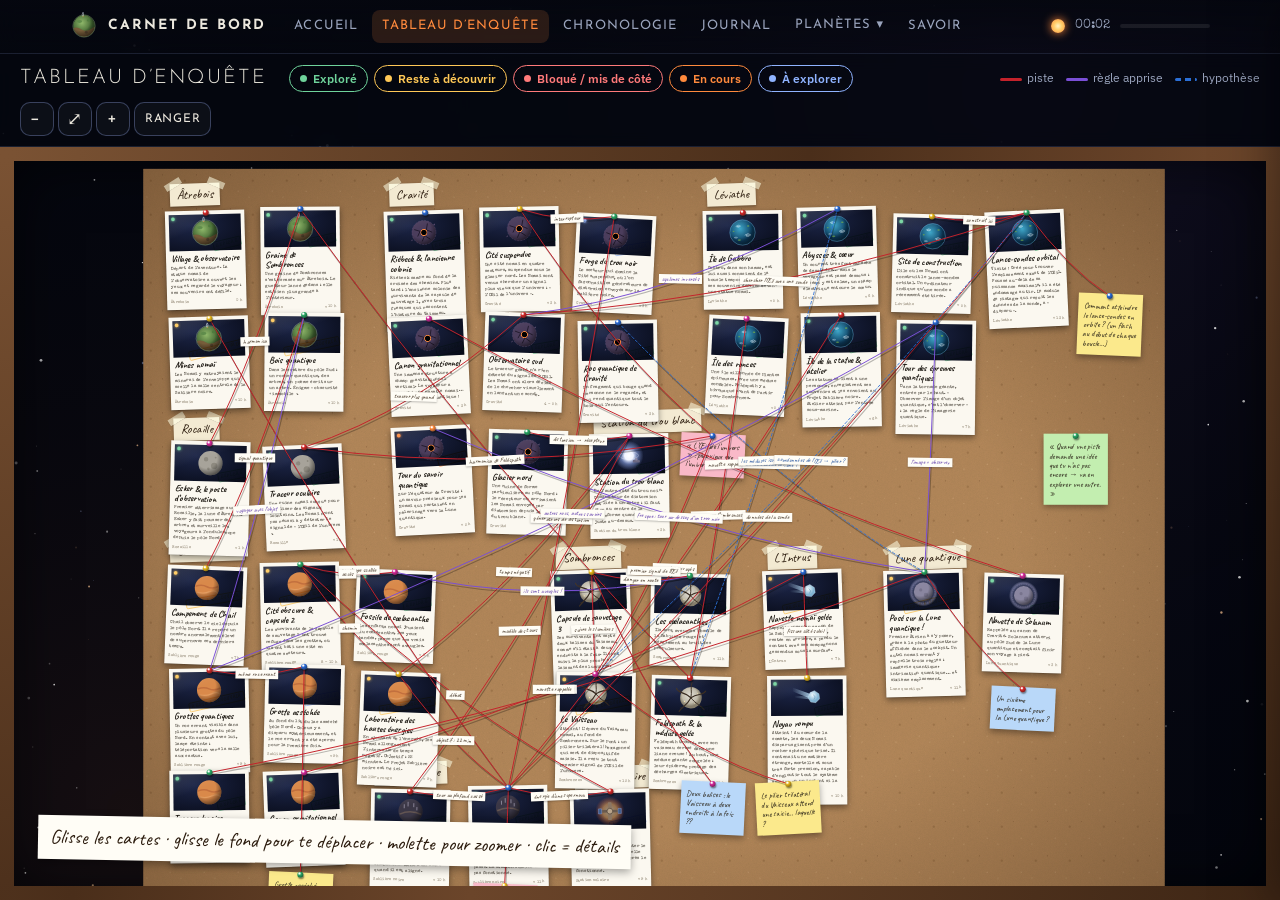
==== commit 6889c7f9: "Carnet : Sombronces, lance-sondes, Intrus, Lune quantique et retour sur Cravité Journal du vaisseau " ====
--- a/tableau.html
+++ b/tableau.html
@@ -272,6 +272,7 @@
       <p style="margin-top:14px">${esc(c.summary)}</p>
       ${c.details.length ? `<ul>${c.details.map(d => `<li>${esc(d)}</li>`).join("")}</ul>` : ""}
       ${c.hints.length ? `<details class="hints"><summary>Indices déjà reçus (${c.hints.length})</summary>${c.hints.map(h => `<div class="hint"><span class="lvl">niv. ${h.lvl}</span><span>${esc(h.text)}</span></div>`).join("")}</details>` : ""}
+      ${c.img ? `<figure class="shot"><a href="${c.img.src}" target="_blank"><img src="${c.img.src}" alt="${esc(c.img.caption)}"></a><figcaption>${esc(c.img.caption)}</figcaption></figure>` : ""}
       ${U.logBlock(c, true)}
       ${rel ? `<div class="eyebrow" style="margin-top:22px">Fils reliés</div><div class="links">${rel}</div>` : ""}
       <p style="margin-top:22px"><a class="btn" href="${p.page}#${c.id}">Page ${esc(p.name)} →</a></p>`;
--- a/assets/style.css
+++ b/assets/style.css
@@ -194,3 +194,8 @@
 ul.logfacts li .n { position: absolute; left: 0; top: 7px; font-family: var(--font-type); font-size: 11px; color: var(--faint); font-style: normal; }
 ul.logfacts li.rumor::after { content: "rumeur"; margin-left: 8px; font-family: var(--font-type); font-size: 10px; font-style: normal; color: var(--st-todo); opacity: .8; }
 .new { display: inline-block; margin-right: 6px; font-family: var(--font-type); font-size: 10px; font-style: normal; color: #1a0d03; background: var(--ember); padding: 0 6px; border-radius: 99px; vertical-align: 1px; }
+
+/* ---------- Captures d'écran ---------- */
+figure.shot { margin: 14px 0 0; }
+figure.shot img { width: 100%; display: block; border-radius: 10px; border: 1px solid var(--line-strong); }
+figure.shot figcaption { font-family: var(--font-hand); font-size: 19px; color: var(--sun); margin-top: 6px; }
